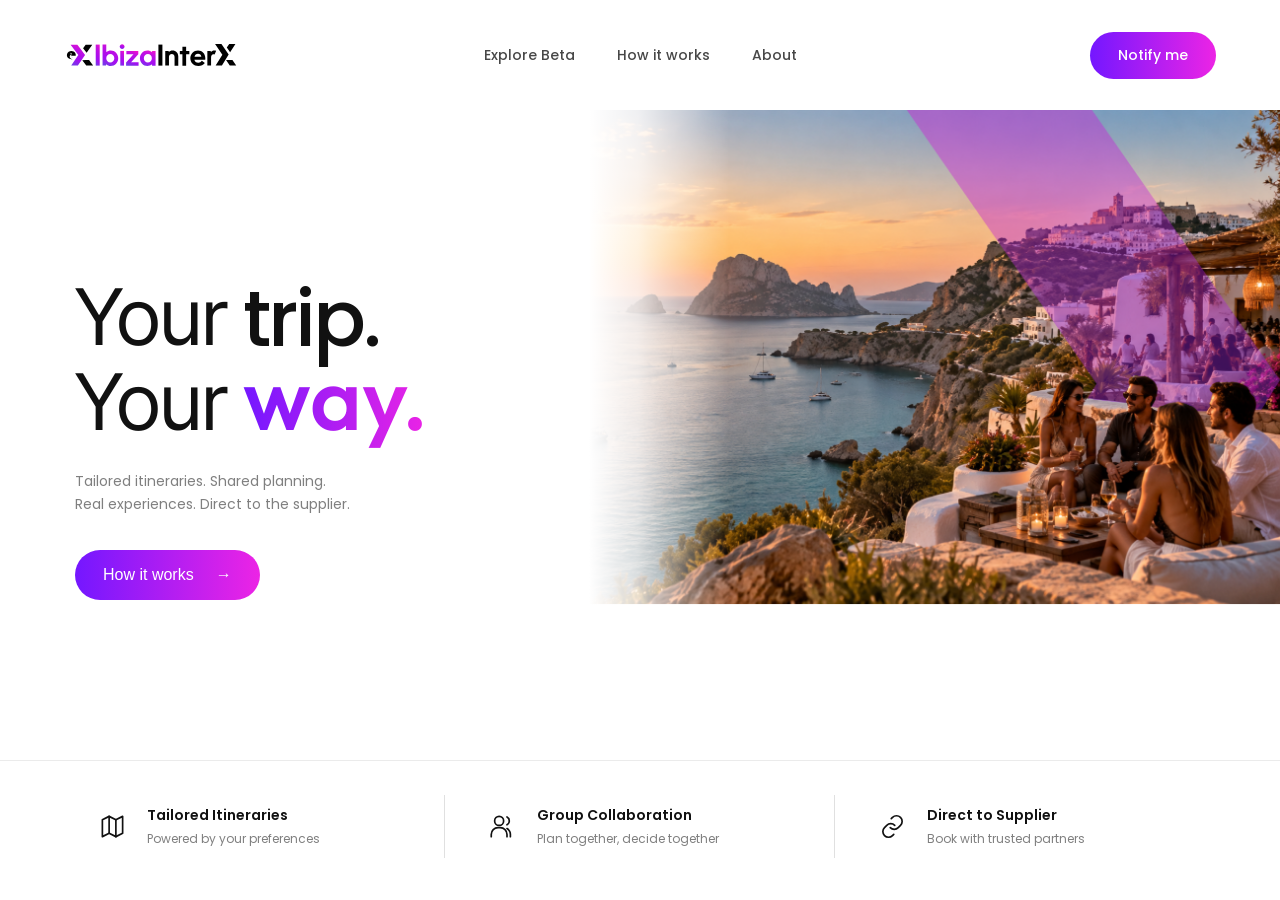
==== index.html @ 1d611b1d "Initial IbizaInterX website" ====
<!DOCTYPE html>
<html lang="en">

<head>
  <meta charset="UTF-8">
  <meta name="viewport" content="width=device-width, initial-scale=1.0">

  <title>IbizaInterX — Coming Soon</title>

  <link rel="preconnect" href="https://fonts.googleapis.com">
  <link rel="preconnect" href="https://fonts.gstatic.com" crossorigin>
  <link href="https://fonts.googleapis.com/css2?family=Poppins:wght@400;500;600&display=swap" rel="stylesheet">
  <link href="https://fonts.googleapis.com/css2?family=Inter+Tight:wght@300;400;600;700&display=swap" rel="stylesheet">
  <link href="https://fonts.googleapis.com/css2?family=Outfit:wght@300;400;600;700&display=swap" rel="stylesheet">
  <link href="https://fonts.googleapis.com/css2?family=Inter:wght@400;500&display=swap" rel="stylesheet">

  <link rel="stylesheet" href="css/style.css">
</head>

<body>

<header class="navbar">

  <a href="index.html" class="logo">
    <img src="images/logo.svg" alt="IbizaInterX">
  </a>

  <!-- DESKTOP NAV -->
<nav class="desktop-nav">
  <button type="button" class="beta-link beta-open">
  Explore Beta
</button>

  <a href="how-it-works.html">How it works</a>
  <a href="about.html">About</a>
</nav>

  <button type="button" class="nav-button beta-open">
  Notify me
  </button>

  <!-- MOBILE MENU BUTTON -->
  <button
    class="menu-toggle"
    aria-label="Open menu"
    aria-expanded="false"
  >
    <span></span>
    <span></span>
    <span></span>
  </button>

  <!-- MOBILE DROPDOWN -->
  <div class="mobile-menu">
    <button type="button" class="beta-link beta-open">
  Explore Beta
</button>
    <a href="how-it-works.html">How it works</a>
    <a href="about.html">About</a>

    <a href="#notify" class="mobile-notify">
      Notify me
    </a>
  </div>

</header>

<main class="hero">

  <div class="hero-content">
<h1 class="hero-title">
  <span class="thin">Your</span> <span class="bold">trip.</span><br>
  <span class="thin">Your</span> <span class="gradient-text">way.</span>
</h1>

<p>
  Tailored itineraries. Shared planning.<br>
  Real experiences. Direct to the supplier.
</p>

    <a href="how-it-works.html" class="hero-button">
      How it works
      <span>→</span>
    </a>
  </div>

<div class="hero-image">
  <img src="images/hero.png" alt="Ibiza">
</div>

</main>
<section class="feature-strip">

  <div class="feature-item">
    <div class="feature-icon">
      <svg viewBox="0 0 24 24" aria-hidden="true">
        <path d="M9 18l-6 3V6l6-3 6 3 6-3v15l-6 3-6-3z"></path>
        <path d="M9 3v15"></path>
        <path d="M15 6v15"></path>
      </svg>
    </div>

    <div class="feature-text">
      <h3>Tailored Itineraries</h3>
      <p>Powered by your preferences</p>
    </div>
  </div>


  <div class="feature-item">
    <div class="feature-icon">
      <svg viewBox="0 0 24 24" aria-hidden="true">
        <circle cx="9" cy="7" r="4"></circle>
        <path d="M2 21v-2a6 6 0 0 1 6-6h2a6 6 0 0 1 6 6v2"></path>
        <path d="M16 3.5a4 4 0 0 1 0 7"></path>
        <path d="M19 21v-2a6 6 0 0 0-3-5.2"></path>
      </svg>
    </div>

    <div class="feature-text">
      <h3>Group Collaboration</h3>
      <p>Plan together, decide together</p>
    </div>
  </div>


  <div class="feature-item">
    <div class="feature-icon">
      <svg viewBox="0 0 24 24" aria-hidden="true">
        <path d="M10 13a5 5 0 0 0 7.1 0l2-2a5 5 0 0 0-7.1-7.1l-1.1 1.1"></path>
        <path d="M14 11a5 5 0 0 0-7.1 0l-2 2A5 5 0 0 0 12 20.1l1.1-1.1"></path>
      </svg>
    </div>

    <div class="feature-text">
      <h3>Direct to Supplier</h3>
      <p>Book with trusted partners</p>
    </div>
  </div>

</section>
<div class="beta-modal" id="betaModal">
  <div class="beta-modal-card">

    <button type="button" class="beta-close" id="betaClose">
      ×
    </button>

    <span class="beta-label">IBIZAINTERX BETA</span>

    <h2>Help shape IbizaInterX.</h2>

    <p>
      Join the private beta and test IbizaInterX before launch.
    </p>

    <form class="beta-form">
      <input
        type="email"
        placeholder="Email address"
        required
      >

      <button type="submit">
        Join the beta →
      </button>
    </form>

    <small>
      No spam. Just beta access and important launch updates.
    </small>

  </div>
</div>
  <script src="js/main.js"></script>

</body>

</html>
---- css/style.css ----
.logo img {
  width: 155px;
  height: auto;
  display: block;
}
* {
  margin: 0;
  padding: 0;
  box-sizing: border-box;
}

body {
  font-family: Arial, Helvetica, sans-serif;
  background: #ffffff;
  color: #111;
}

.navbar {
  width: 100%;
  height: 110px;
  display: grid;
  grid-template-columns: 1fr auto 1fr;
  align-items: center;
  padding: 0 64px;
  background: #ffffff;
  position: relative;
  z-index: 10;
}

.logo {
  justify-self: start;
}

.logo img {
  width: 175px;
  height: auto;
  display: block;
}

.navbar nav {
  justify-self: center;
  display: flex;
  align-items: center;
  gap: 42px;
}

.navbar nav a {
  font-family: "Poppins", sans-serif;
  font-size: 14px;
  font-weight: 500;
  color: rgba(0, 0, 0, 0.72);
  text-decoration: none;
}

.nav-button {
  justify-self: end;
  font-family: "Poppins", sans-serif;
  font-size: 14px;
  font-weight: 500;
  color: #ffffff;
  text-decoration: none;
  padding: 13px 28px;
  border-radius: 999px;
  background: linear-gradient(90deg, #7417ff, #ec24e5);
    border: none;
    cursor: pointer;
}

.nav-button:hover {
  transform: translateY(-1px);
}
.hero {
  width: 100%;
  max-width: 1600px;
  margin: 0 auto;

  display: grid;
  grid-template-columns: 46% 54%;
}
@media (max-width: 1200px) {
  .hero {
    grid-template-columns: 48% 52%;
  }

  .hero-title {
    font-size: 68px;
  }
}

.hero-content {
  padding: 90px 40px 80px 75px;
  display: flex;
  flex-direction: column;
  justify-content: center;
}

.hero-title {
  font-size: 78px;
  line-height: 0.95;
  margin-bottom: 30px;
}

.hero-title .thin {
  font-family: "Inter Tight", sans-serif;
  font-weight: 400;
  letter-spacing: 0px;
}

.hero-title .bold {
  font-family: "Poppins", sans-serif;
  font-weight: 500;
  letter-spacing: -3px;
  position: relative;
  top: 1px;
}

.hero-title .gradient-text {
  font-family: "Outfit", sans-serif;
  font-weight: 550;
  font-size: 1.14em;
  letter-spacing: 0;
  position: relative;
  top: 0.1px;

  background: linear-gradient(90deg, #7417ff, #ec24e5);
  -webkit-background-clip: text;
  -webkit-text-fill-color: transparent;
  background-clip: text;
  color: transparent;
  vertical-align: baseline;
}

.hero-title .bold,
.hero-title .gradient-text {
  margin-left: -6px;
}
.hero-content p {
  font-family: "Poppins", sans-serif;
  font-size: 14px;
  font-weight: 400;
  line-height: 1.6;
  color: rgba(0, 0, 0, 0.5);
  margin-bottom: 35px;
}

.hero-button {
  width: fit-content;
  display: flex;
  align-items: center;
  gap: 22px;
  padding: 16px 28px;
  border-radius: 30px;
  background: linear-gradient(90deg, #7417ff, #ec24e5);
  color: white;
  text-decoration: none;
}

.hero-image {
  position: relative;
  height: 650px;
  overflow: hidden;
}

.hero-image img {
  width: 100%;
  height: 100%;
  object-fit: cover;
  object-position: center top;
  display: block;
}
.hero-image::before {
  content: "";
  position: absolute;
  top: 0;
  left: 0;
  width: 140px;
  height: 100%;
  background: linear-gradient(
    to right,
    #ffffff 0%,
    rgba(255, 255, 255, 0.8) 35%,
    rgba(255, 255, 255, 0) 100%
  );
  z-index: 2;
  pointer-events: none;
}
/* -------------------------
   LAPTOP
------------------------- */

@media (max-width: 1200px) {

  .navbar {
    padding: 0 40px;
  }

  .logo img {
    width: 155px;
  }

  .navbar nav {
    gap: 30px;
  }

  .hero {
    grid-template-columns: 48% 52%;
  }

  .hero-content {
    padding: 70px 30px 70px 50px;
  }

  .hero-title {
    font-size: 68px;
  }

  .hero-content p {
    font-size: 15px;
  }
}


/* -------------------------
   TABLET / MOBILE
------------------------- */

@media (max-width: 800px) {

  .hero {
    display: flex;
    flex-direction: column;
    width: 100%;
  }

  .hero-image {
    order: 1;
    width: 100%;
    height: auto;
    min-height: 0;
    overflow: hidden;
  }

  .hero-image img {
    width: 100%;
    height: auto;
    min-height: 0;
    object-fit: contain;
    display: block;
  }

  .hero-content {
    order: 2;
    width: 100%;
    padding: 45px 24px 55px;
  }

  .hero-title {
    font-size: 58px;
  }
}

  .hero-content p {
    font-size: 14px;
    line-height: 1.6;
  }

  .hero-image {
    width: 100%;
    overflow: hidden;
  }

  .hero-image img {
    width: 100%;
    height: auto;
    display: block;
  }




/* -------------------------
   SMALL PHONES
------------------------- */

@media (max-width: 480px) {


  .navbar {
    padding: 0 18px;
  }

  .logo img {
    width: 125px;
  }

  .nav-button {
    padding: 9px 16px;
    font-size: 12px;
  }

  .hero-content {
    padding: 55px 20px 42px;
  }

  .hero-title {
    font-size: 50px;
  }

  .hero-content p {
    font-size: 13px;
  }
}
/* HAMBURGER - hidden on desktop */

.menu-toggle {
  display: none;
  width: 42px;
  height: 42px;
  border: none;
  background: transparent;
  cursor: pointer;
  padding: 8px;
}

.menu-toggle span {
  display: block;
  width: 24px;
  height: 2px;
  margin: 5px auto;
  background: #111;
  border-radius: 10px;
}


/* MOBILE MENU - hidden on desktop */

.mobile-menu {
  display: none;
}


/* MOBILE HEADER */

@media (max-width: 800px) {

  .navbar {
    height: 82px;
    padding: 0 22px;

    display: grid;
    grid-template-columns: 1fr auto;

    position: relative;
    background: #ffffff;
    z-index: 100;
  }

  .logo img {
    width: 140px;
  }

  .desktop-nav {
    display: none;
  }

  .navbar > .nav-button {
    display: none;
  }

  .menu-toggle {
    display: block;
    justify-self: end;
  }

  .mobile-menu {
    position: absolute;

    top: 82px;
    left: 0;
    right: 0;

    background: #ffffff;

    padding: 25px 22px 30px;

    flex-direction: column;
    gap: 22px;

    border-top: 1px solid rgba(0, 0, 0, 0.08);

    box-shadow: 0 15px 30px rgba(0, 0, 0, 0.08);
  }

  .mobile-menu.open {
    display: flex;
  }

  .mobile-menu a {
    font-family: "Poppins", sans-serif;
    font-size: 15px;
    font-weight: 500;

    color: #111;
    text-decoration: none;
  }

  .mobile-notify {
    width: fit-content;

    padding: 12px 24px;
    border-radius: 999px;

    color: white !important;

    background: linear-gradient(
      90deg,
      #7417ff,
      #ec24e5
    );
  }
}
@media (max-width: 800px) {

  .navbar .desktop-nav {
    display: none !important;
  }

  .navbar > .nav-button {
    display: none !important;
  }

  .menu-toggle {
    display: block;
  }
}
.feature-strip {
  width: 100%;
  max-width: 1600px;
  margin: 0 auto;

  display: grid;
  grid-template-columns: repeat(3, 1fr);

  padding: 34px 55px;
  background: #ffffff;

  border-top: 1px solid rgba(0, 0, 0, 0.08);
}

.feature-item {
  display: flex;
  align-items: center;
  gap: 18px;

  padding: 10px 40px;
}

.feature-item:not(:last-child) {
  border-right: 1px solid rgba(0, 0, 0, 0.12);
}

.feature-icon {
  flex-shrink: 0;

  width: 34px;
  height: 34px;

  display: flex;
  align-items: center;
  justify-content: center;
}

.feature-icon svg {
  width: 27px;
  height: 27px;

  fill: none;
  stroke: #111;
  stroke-width: 1.5;
  stroke-linecap: round;
  stroke-linejoin: round;
}

.feature-text h3 {
  font-family: "Poppins", sans-serif;
  font-size: 14px;
  font-weight: 600;
  color: #111;

  margin: 0 0 4px;
}

.feature-text p {
  font-family: "Poppins", sans-serif;
  font-size: 12px;
  font-weight: 400;

  color: rgba(0, 0, 0, 0.5);
  margin: 0;
}

@media (max-width: 800px) {

  .feature-strip {
    grid-template-columns: 1fr;
    padding: 15px 24px 30px;
  }

  .feature-item {
    padding: 22px 0;
  }

  .feature-item:not(:last-child) {
    border-right: none;
    border-bottom: 1px solid rgba(0, 0, 0, 0.1);
  }

}
.beta-link {
  font-family: "Poppins", sans-serif;
  font-size: 14px;
  font-weight: 500;
  color: rgba(0, 0, 0, 0.72);
  border: 0;
  background: transparent;
  padding: 0;
  cursor: pointer;
}

.beta-modal {
  position: fixed;
  inset: 0;
  display: none;
  align-items: center;
  justify-content: center;
  padding: 24px;
  background: rgba(0, 0, 0, 0.42);
  backdrop-filter: blur(8px);
  z-index: 9999;
}

.beta-modal.open {
  display: flex;
}

.beta-modal-card {
  position: relative;
  overflow: hidden;

  width: 100%;
  max-width: 480px;
  padding: 48px;

  background: rgba(255, 255, 255, 0.58);

  backdrop-filter: blur(22px) saturate(145%);
  -webkit-backdrop-filter: blur(22px) saturate(145%);

  border: 1px solid rgba(255, 255, 255, 0.65);
  border-radius: 28px;

  box-shadow:
    0 30px 80px rgba(0, 0, 0, 0.16),
    inset 0 1px 0 rgba(255, 255, 255, 0.9),
    inset 0 -1px 0 rgba(255, 255, 255, 0.25);

  z-index: 1;
}

.beta-modal-card::before {
  content: "";
  position: absolute;
  inset: 0;
  border-radius: inherit;

  background:
    linear-gradient(
      -45deg,
      rgba(116, 23, 255, 0.18),
      transparent 32%,
      transparent 65%,
      rgba(236, 36, 229, 0.16)
    );

  opacity: 0.8;
  pointer-events: none;
  z-index: -1;
}

.beta-label {
  display: block;
  margin-bottom: 18px;
  font-family: "Poppins", sans-serif;
  font-size: 11px;
  font-weight: 600;
  letter-spacing: 1.5px;

  background: linear-gradient(90deg, #7417ff, #ec24e5);
  -webkit-background-clip: text;
  -webkit-text-fill-color: transparent;
  background-clip: text;
}

.beta-modal-card h2 {
  font-family: "Outfit", sans-serif;
  font-size: 38px;
  font-weight: 500;
  line-height: 1.05;
  margin-bottom: 14px;
}

.beta-modal-card p {
  font-family: "Poppins", sans-serif;
  font-size: 14px;
  line-height: 1.6;
  color: rgba(0, 0, 0, 0.55);
  margin-bottom: 28px;
}

.beta-form {
  display: flex;
  gap: 8px;
  margin-bottom: 14px;
}

.beta-form input {
  flex: 1;
  min-width: 0;
  padding: 14px 16px;
  border: 1px solid rgba(0, 0, 0, 0.15);
  border-radius: 999px;
  font-family: "Poppins", sans-serif;
  font-size: 14px;
  outline: none;
}

.beta-form input:focus {
  border-color: #7417ff;
}

.beta-form button {
  padding: 14px 22px;
  border: 0;
  border-radius: 999px;
  background: linear-gradient(90deg, #7417ff, #ec24e5);
  color: white;
  font-family: "Poppins", sans-serif;
  font-size: 13px;
  font-weight: 500;
  cursor: pointer;
}

.beta-modal-card small {
  font-family: "Poppins", sans-serif;
  font-size: 10px;
  color: rgba(0, 0, 0, 0.4);
}

.beta-close {
  position: absolute;
  top: 18px;
  right: 22px;
  border: 0;
  background: transparent;
  font-size: 26px;
  cursor: pointer;
}

@media (max-width: 600px) {
  .beta-modal-card {
    padding: 38px 24px 28px;
  }

  .beta-form {
    flex-direction: column;
  }

  .beta-form button {
    width: 100%;
  }
}
.mobile-menu .beta-link {
  text-align: left;
  width: fit-content;
  font-family: "Poppins", sans-serif;
  font-size: 15px;
  font-weight: 500;
  color: #111;
}
/* ========================================
   HOW IT WORKS PAGE
======================================== */

.how-page {
  width: 100%;
  background: #ffffff;
}


/* HERO */

.how-hero {
  width: 100%;
  max-width: 1600px;
  margin: 0 auto;

  display: grid;
  grid-template-columns: 46% 54%;

  min-height: 520px;
  overflow: hidden;
}


/* LEFT SIDE */

.how-hero-content {
  padding: 75px 55px 70px 75px;

  display: flex;
  flex-direction: column;
  justify-content: center;
}

.how-hero-content h1 {
  font-family: "Inter Tight", sans-serif;
  font-size: 46px;
  font-weight: 600;
  line-height: 1.02;
  letter-spacing: -1.5px;

  color: #111111;

  margin: 0 0 24px;
}

.how-hero-content p {
  max-width: 430px;

  font-family: "Poppins", sans-serif;
  font-size: 14px;
  font-weight: 400;
  line-height: 1.65;

  color: rgba(0, 0, 0, 0.55);

  margin: 0 0 28px;
}

.how-learn {
  width: fit-content;

  font-family: "Poppins", sans-serif;
  font-size: 12px;
  font-weight: 600;

  color: #111111;
  text-decoration: none;
}

.how-learn span {
  margin-left: 8px;
  color: #b221ee;
}


/* RIGHT SIDE IMAGE */

.how-hero-image {
  position: relative;
  width: 100%;
  height: 520px;
  overflow: hidden;
}

.how-hero-image img {
  width: 100%;
  height: 100%;

  object-fit: cover;
  object-position: center;

  display: block;
}


/* Soft fade between text and image */

.how-hero-image::before {
  content: "";

  position: absolute;
  top: 0;
  bottom: 0;
  left: 0;

  width: 100px;

  background: linear-gradient(
    to right,
    #ffffff 0%,
    rgba(255, 255, 255, 0.75) 35%,
    rgba(255, 255, 255, 0) 100%
  );

  z-index: 2;
  pointer-events: none;
}


/* EXPERIENCE */

.experience {
  width: 100%;
  max-width: 1600px;

  margin: 0 auto;
  padding: 38px 65px 48px;

  border-top: 1px solid rgba(0, 0, 0, 0.08);
}

.experience-label {
  display: block;

  margin-bottom: 28px;

  font-family: "Poppins", sans-serif;
  font-size: 9px;
  font-weight: 600;

  letter-spacing: 1.3px;

  color: rgba(0, 0, 0, 0.65);
}


/* FIVE STEPS */

.experience-steps {
  display: flex;
  align-items: flex-start;
  justify-content: space-between;

  width: 100%;
}

.experience-step {
  flex: 1;
  min-width: 0;

  display: flex;
  flex-direction: column;
  align-items: center;

  text-align: center;
}

.step-icon {
  width: 36px;
  height: 36px;

  margin-bottom: 16px;

  display: flex;
  align-items: center;
  justify-content: center;

  color: #b221ee;
}

.step-icon svg {
  width: 30px;
  height: 30px;

  fill: none;
  stroke: currentColor;
  stroke-width: 1.5;
  stroke-linecap: round;
  stroke-linejoin: round;
}

.step-arrow {
  width: 45px;
  padding-top: 8px;
  text-align: center;
}

.step-arrow svg {
  width: 22px;
  height: 22px;

  fill: none;
  stroke: rgba(0, 0, 0, 0.28);
  stroke-width: 1.4;
  stroke-linecap: round;
  stroke-linejoin: round;
}


/* ========================================
   HOW IT WORKS - MOBILE
======================================== */

@media (max-width: 800px) {

  .how-hero {
    display: flex;
    flex-direction: column;
    min-height: 0;
  }

  .how-hero-image {
    order: 1;

    height: 300px;
  }

  .how-hero-image::before {
    display: none;
  }

  .how-hero-content {
    order: 2;

    padding: 42px 24px 50px;
  }

  .how-hero-content h1 {
    font-size: 40px;
  }

  .how-hero-content p {
    font-size: 13px;
  }


  .experience {
    padding: 35px 24px 45px;
  }

  .experience-steps {
    flex-direction: column;
    gap: 0;
  }

  .experience-step {
    width: 100%;

    padding: 20px 0;
  }

  .step-arrow {
    width: auto;

    padding: 0 0 0 9px;

    transform: rotate(90deg);

    text-align: left;
  }

  .experience-step h3 {
    font-size: 14px;
  }

  .experience-step p {
    font-size: 12px;
  }

}
.experience-step p {
  margin: 0;
  font-family: "Poppins", sans-serif;
  font-size: 12px;
  font-weight: 400;
  line-height: 1.55;
  color: rgba(0, 0, 0, 0.5);
}
/* ========================================
   ABOUT PAGE
======================================== */

.about-page {
  width: 100%;
  background: #ffffff;
}


/* ABOUT INTRO */

.about-hero {
  width: 100%;
  max-width: 1600px;
  margin: 0 auto;
  padding: 95px 75px 90px;
}

.about-label {
  display: block;
  margin-bottom: 22px;

  font-family: "Poppins", sans-serif;
  font-size: 10px;
  font-weight: 600;
  letter-spacing: 1.6px;

  background: linear-gradient(90deg, #7417ff, #ec24e5);
  -webkit-background-clip: text;
  -webkit-text-fill-color: transparent;
  background-clip: text;
}

.about-hero h1 {
  margin: 0 0 30px;

  font-family: "Inter Tight", sans-serif;
  font-size: 76px;
  font-weight: 500;
  line-height: 0.96;
  letter-spacing: -3px;

  color: #111;
}

.about-hero p {
  max-width: 570px;
  margin: 0;

  font-family: "Poppins", sans-serif;
  font-size: 14px;
  font-weight: 400;
  line-height: 1.7;

  color: rgba(0, 0, 0, 0.5);
}


/* WHY WE BUILT IT */

.about-story {
  width: 100%;
  max-width: 1600px;
  margin: 0 auto;

  padding: 85px 75px;

  display: grid;
  grid-template-columns: 1fr 1fr;
  gap: 100px;

  border-top: 1px solid rgba(0, 0, 0, 0.08);
}

.about-story-heading > span {
  display: block;
  margin-bottom: 22px;

  font-family: "Poppins", sans-serif;
  font-size: 10px;
  font-weight: 600;
  letter-spacing: 1.6px;

  color: rgba(0, 0, 0, 0.45);
}

.about-story-heading h2 {
  margin: 0;

  font-family: "Inter Tight", sans-serif;
  font-size: 45px;
  font-weight: 500;
  line-height: 1.04;
  letter-spacing: -1.5px;

  color: #111;
}

.about-story-copy {
  max-width: 560px;
}

.about-story-copy p {
  margin: 0 0 20px;

  font-family: "Poppins", sans-serif;
  font-size: 14px;
  font-weight: 400;
  line-height: 1.75;

  color: rgba(0, 0, 0, 0.55);
}


/* BIG BRAND SECTION */

.about-statement {
  width: calc(100% - 80px);
  max-width: 1520px;
  min-height: 340px;

  margin: 20px auto 100px;
  padding: 55px 70px;

  display: grid;
  grid-template-columns: 1fr 1fr;
  align-items: center;

  overflow: hidden;

  border-radius: 28px;
  background: #111111;
}

.about-statement-text h2 {
  margin: 0;

  font-family: "Inter Tight", sans-serif;
  font-size: 58px;
  font-weight: 500;
  line-height: 1.02;
  letter-spacing: -2px;

  color: #ffffff;
}

.about-statement-visual {
  display: flex;
  align-items: center;
  justify-content: center;
  height: 100%;
}

.about-peacock {
  width: 100%;
  max-width: 520px;
  height: auto;

  display: block;

  opacity: 1;
}


/* FOUNDER */

.founder-section {
  width: 100%;
  max-width: 1600px;

  margin: 0 auto;
  padding: 0 75px 110px;

  display: grid;
  grid-template-columns: 46% 54%;
  align-items: center;
  gap: 80px;
}

.founder-image {
  width: 100%;
  aspect-ratio: 4 / 5;

  overflow: hidden;
  border-radius: 24px;

  background: #f3f3f3;
}

.founder-image img {
  width: 100%;
  height: 100%;
  object-fit: cover;
  display: block;
}

.founder-content {
  max-width: 560px;
}

.founder-content h2 {
  margin: 0 0 28px;

  font-family: "Inter Tight", sans-serif;
  font-size: 48px;
  font-weight: 500;
  line-height: 1.03;
  letter-spacing: -1.5px;

  color: #111;
}

.founder-content p {
  margin: 0 0 20px;

  font-family: "Poppins", sans-serif;
  font-size: 14px;
  font-weight: 400;
  line-height: 1.75;

  color: rgba(0, 0, 0, 0.55);
}

.founder-name {
  margin-top: 35px;
}

.founder-name strong {
  display: block;

  font-family: "Poppins", sans-serif;
  font-size: 14px;
  font-weight: 600;

  color: #111;
}

.founder-name span {
  display: block;
  margin-top: 4px;

  font-family: "Poppins", sans-serif;
  font-size: 12px;

  color: rgba(0, 0, 0, 0.45);
}


/* FINAL CTA */

.about-cta {
  width: 100%;
  max-width: 1600px;

  margin: 0 auto;
  padding: 65px 75px;

  display: flex;
  align-items: center;
  justify-content: space-between;
  gap: 50px;

  border-top: 1px solid rgba(0, 0, 0, 0.08);
}

.about-cta h2 {
  margin: 0 0 12px;

  font-family: "Inter Tight", sans-serif;
  font-size: 38px;
  font-weight: 500;

  color: #111;
}

.about-cta p {
  max-width: 520px;
  margin: 0;

  font-family: "Poppins", sans-serif;
  font-size: 13px;
  line-height: 1.65;

  color: rgba(0, 0, 0, 0.5);
}

.about-beta-button {
  flex-shrink: 0;

  padding: 14px 28px;

  border: 0;
  border-radius: 999px;

  background: linear-gradient(90deg, #7417ff, #ec24e5);

  font-family: "Poppins", sans-serif;
  font-size: 13px;
  font-weight: 500;

  color: #ffffff;
  cursor: pointer;
}


/* ABOUT MOBILE */

@media (max-width: 800px) {

  .about-hero {
    padding: 65px 24px 60px;
  }

  .about-hero h1 {
    font-size: 52px;
  }

  .about-story {
    padding: 55px 24px;
    grid-template-columns: 1fr;
    gap: 40px;
  }

  .about-story-heading h2 {
    font-size: 38px;
  }

.about-statement {
  width: calc(100% - 32px);
  min-height: 260px;
  padding: 30px 24px;
  margin-bottom: 70px;
}

.about-peacock {
  max-width: 320px;
}

  .founder-section {
    padding: 0 24px 70px;
    grid-template-columns: 1fr;
    gap: 45px;
  }

  .founder-content h2 {
    font-size: 40px;
  }

  .about-cta {
    padding: 50px 24px;
    flex-direction: column;
    align-items: flex-start;
  }

}

/* ========================================
   ABOUT HERO IMAGE
======================================== */

.about-hero {
  width: 100%;
  max-width: 1600px;
  margin: 0 auto;

  display: grid;
  grid-template-columns: 46% 54%;

  min-height: 520px;
  padding: 0;
}

.about-hero-copy {
  padding: 90px 55px 90px 75px;

  display: flex;
  flex-direction: column;
  justify-content: center;
}

.about-hero-image {
  position: relative;

  width: 100%;
  height: 520px;

  overflow: hidden;
}

.about-hero-image img {
  width: 100%;
  height: 100%;

  object-fit: cover;
  object-position: center;

  display: block;
}


/* SOFT FADE BETWEEN TEXT + IMAGE */

.about-hero-image::before {
  content: "";

  position: absolute;
  top: 0;
  bottom: 0;
  left: 0;

  width: 110px;

  background: linear-gradient(
    to right,
    #ffffff 0%,
    rgba(255, 255, 255, 0.75) 35%,
    rgba(255, 255, 255, 0) 100%
  );

  z-index: 2;
  pointer-events: none;
}


/* ABOUT HERO MOBILE */

@media (max-width: 800px) {

  .about-hero {
    display: flex;
    flex-direction: column;
    min-height: 0;
  }

  .about-hero-image {
    order: 1;
    height: 300px;
  }

  .about-hero-image::before {
    display: none;
  }

  .about-hero-copy {
    order: 2;
    padding: 50px 24px 60px;
  }

}
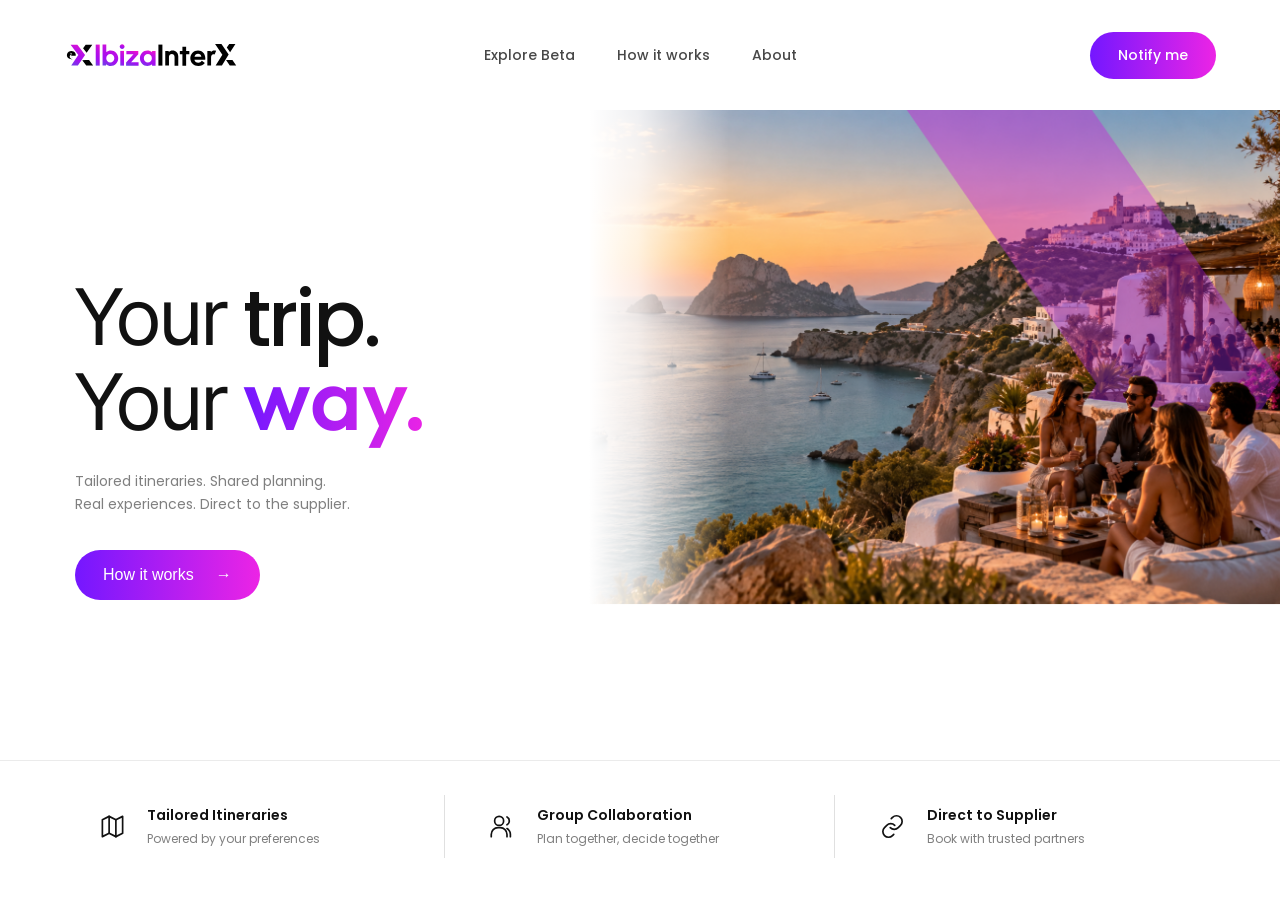
==== commit 82d32a46: "Change favicon" ====
--- a/index.html
+++ b/index.html
@@ -6,6 +6,8 @@
   <meta name="viewport" content="width=device-width, initial-scale=1.0">
 
   <title>IbizaInterX — Coming Soon</title>
+
+  <link rel="icon" type="image/png" href="images/favicon-logo.png">
 
   <link rel="preconnect" href="https://fonts.googleapis.com">
   <link rel="preconnect" href="https://fonts.gstatic.com" crossorigin>
